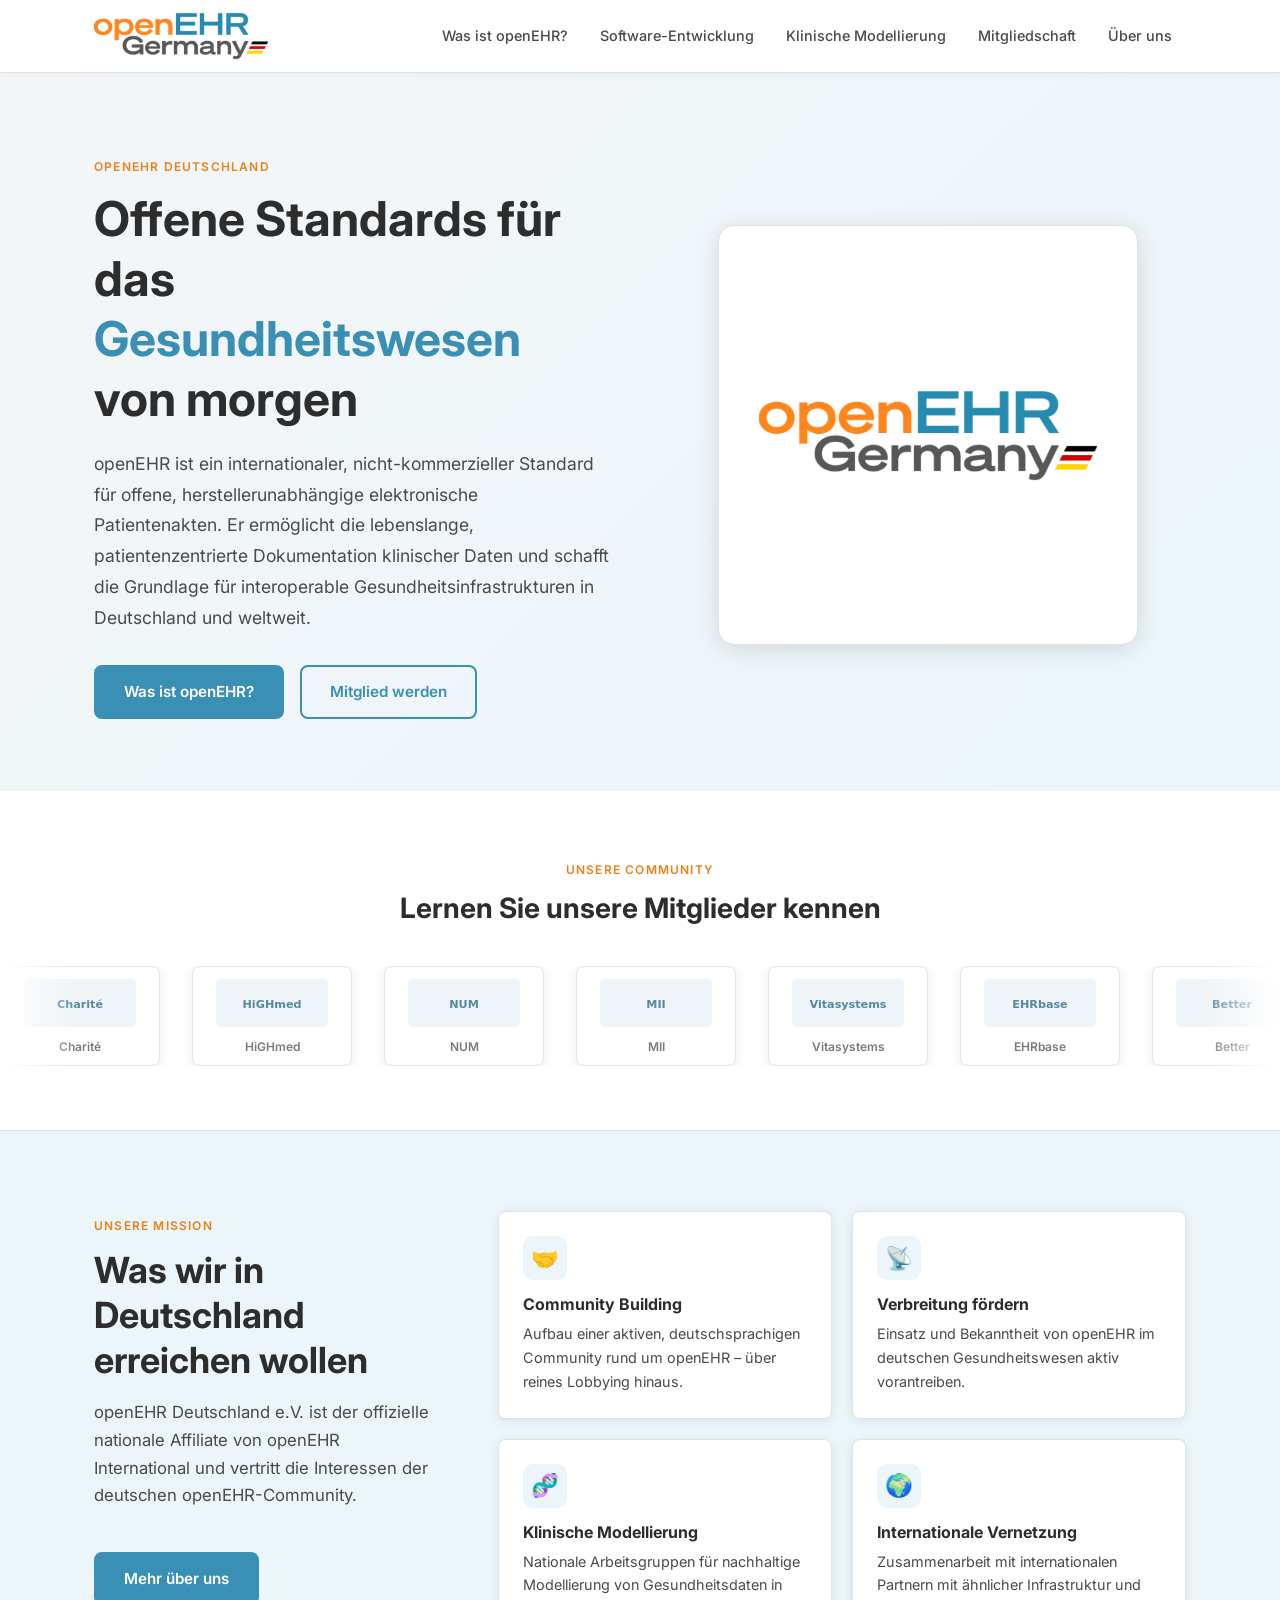
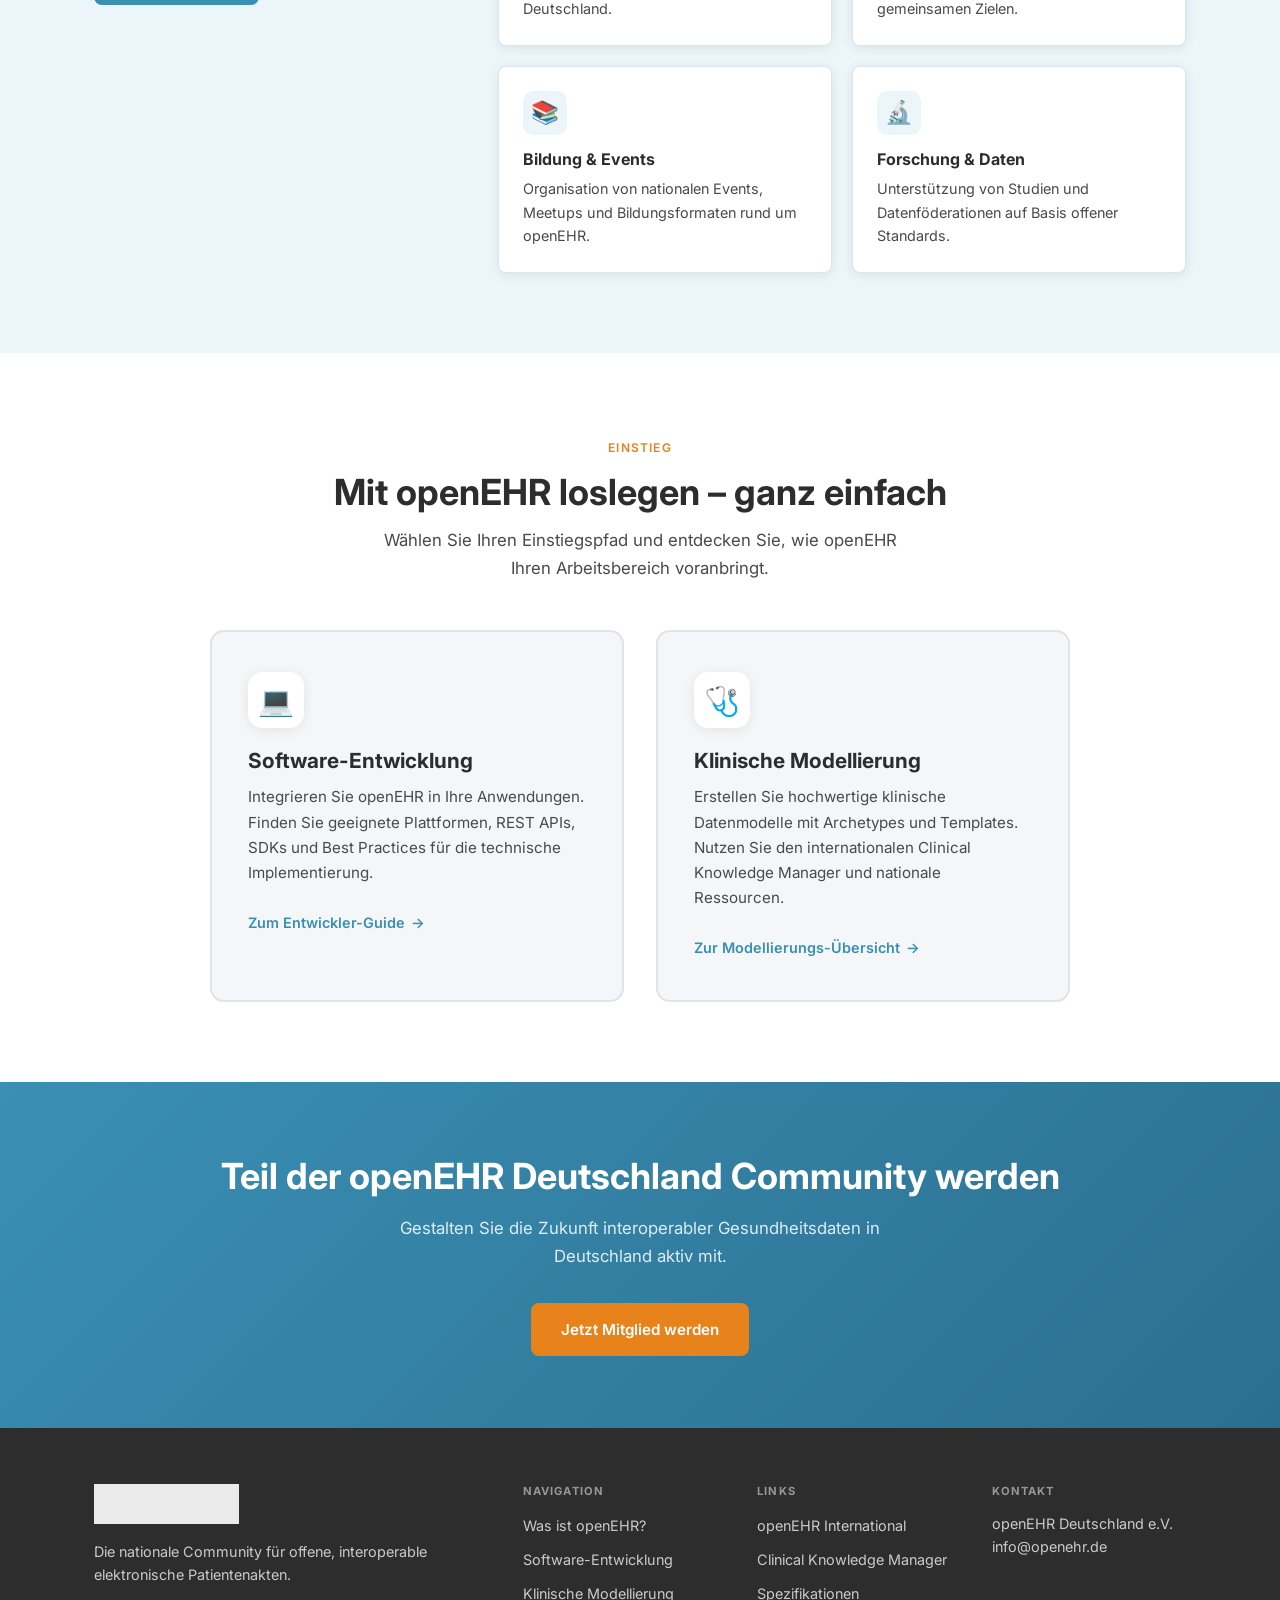
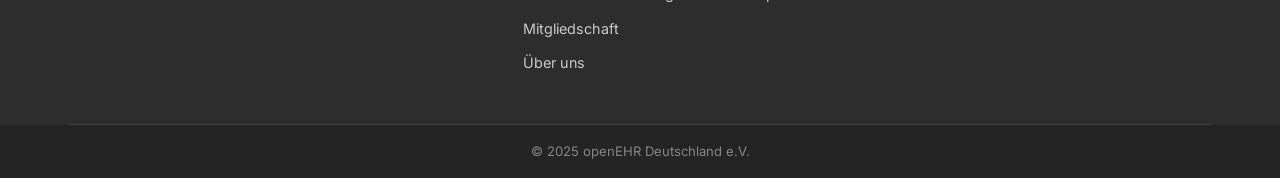
==== index.html @ 6a21210e "generate webpage" ====
<!DOCTYPE html>
<html lang="de">
<head>
  <meta charset="UTF-8">
  <meta name="viewport" content="width=device-width, initial-scale=1.0">
  <title>openEHR Deutschland – Offene Standards für das Gesundheitswesen</title>
  <meta name="description" content="openEHR Deutschland – Die nationale Community für offene, interoperable elektronische Patientenakten in Deutschland.">
  <link rel="stylesheet" href="assets/css/main.css">
  <link rel="preconnect" href="https://fonts.googleapis.com">
  <link rel="preconnect" href="https://fonts.gstatic.com" crossorigin>
  <link href="https://fonts.googleapis.com/css2?family=Inter:wght@300;400;500;600;700&display=swap" rel="stylesheet">
</head>
<body>

<header class="site-header">
  <div class="container header-inner">
    <a href="index.html" class="logo-link">
      <img src="assets/images/logo.png" alt="openEHR Deutschland" class="site-logo">
    </a>
    <nav class="site-nav">
      <button class="nav-toggle" aria-label="Navigation öffnen">
        <span></span><span></span><span></span>
      </button>
      <ul class="nav-list">
        <li><a href="was-ist-openehr.html">Was ist openEHR?</a></li>
        <li><a href="software-entwicklung.html">Software-Entwicklung</a></li>
        <li><a href="klinische-modellierung.html">Klinische Modellierung</a></li>
        <li><a href="mitgliedschaft.html">Mitgliedschaft</a></li>
        <li><a href="ueber-uns.html">Über uns</a></li>
      </ul>
    </nav>
  </div>
</header>

<main>

  <!-- HERO -->
  <section class="hero">
    <div class="container hero-inner">
      <div class="hero-text">
        <span class="section-label">openEHR Deutschland</span>
        <h1>Offene Standards für das <span class="accent-blue">Gesundheitswesen</span> von morgen</h1>
        <p>
          openEHR ist ein internationaler, nicht-kommerzieller Standard für offene, herstellerunabhängige
          elektronische Patientenakten. Er ermöglicht die lebenslange, patientenzentrierte Dokumentation
          klinischer Daten und schafft die Grundlage für interoperable Gesundheits&shy;infrastrukturen
          in Deutschland und weltweit.
        </p>
        <div class="hero-actions">
          <a href="was-ist-openehr.html" class="btn btn-primary">Was ist openEHR?</a>
          <a href="mitgliedschaft.html" class="btn btn-outline">Mitglied werden</a>
        </div>
      </div>
      <div class="hero-image-wrap">
        <div class="hero-image-box">
          <img src="assets/images/logo.png" alt="openEHR Deutschland Logo">
        </div>
      </div>
    </div>
  </section>

  <!-- MEMBERS SLIDER -->
  <section class="members-section">
    <div class="container">
      <div class="section-header">
        <span class="section-label">Unsere Community</span>
        <h2>Lernen Sie unsere Mitglieder kennen</h2>
      </div>
    </div>
    <div class="slider-outer">
      <div class="slider-track">
        <div class="member-card"><img src="assets/images/members/charite.svg" alt="Charité"><span>Charité</span></div>
        <div class="member-card"><img src="assets/images/members/highmed.svg" alt="HiGHmed"><span>HiGHmed</span></div>
        <div class="member-card"><img src="assets/images/members/num.svg" alt="NUM"><span>NUM</span></div>
        <div class="member-card"><img src="assets/images/members/mii.svg" alt="MII"><span>MII</span></div>
        <div class="member-card"><img src="assets/images/members/vitasystems.svg" alt="Vitasystems"><span>Vitasystems</span></div>
        <div class="member-card"><img src="assets/images/members/ehrbase.svg" alt="EHRbase"><span>EHRbase</span></div>
        <div class="member-card"><img src="assets/images/members/better.svg" alt="Better"><span>Better</span></div>
        <div class="member-card"><img src="assets/images/members/cerberex.svg" alt="Cerberex"><span>Cerberex</span></div>
        <div class="member-card"><img src="assets/images/members/gecco.svg" alt="GECCO"><span>GECCO</span></div>
        <div class="member-card"><img src="assets/images/members/kairos.svg" alt="Kairos"><span>Kairos</span></div>
        <div class="member-card"><img src="assets/images/members/meddv.svg" alt="medDV"><span>medDV</span></div>
        <div class="member-card"><img src="assets/images/members/aidbox.svg" alt="Aidbox"><span>Aidbox</span></div>
        <!-- Duplicate for seamless loop -->
        <div class="member-card"><img src="assets/images/members/charite.svg" alt="Charité"><span>Charité</span></div>
        <div class="member-card"><img src="assets/images/members/highmed.svg" alt="HiGHmed"><span>HiGHmed</span></div>
        <div class="member-card"><img src="assets/images/members/num.svg" alt="NUM"><span>NUM</span></div>
        <div class="member-card"><img src="assets/images/members/mii.svg" alt="MII"><span>MII</span></div>
        <div class="member-card"><img src="assets/images/members/vitasystems.svg" alt="Vitasystems"><span>Vitasystems</span></div>
        <div class="member-card"><img src="assets/images/members/ehrbase.svg" alt="EHRbase"><span>EHRbase</span></div>
        <div class="member-card"><img src="assets/images/members/better.svg" alt="Better"><span>Better</span></div>
        <div class="member-card"><img src="assets/images/members/cerberex.svg" alt="Cerberex"><span>Cerberex</span></div>
        <div class="member-card"><img src="assets/images/members/gecco.svg" alt="GECCO"><span>GECCO</span></div>
        <div class="member-card"><img src="assets/images/members/kairos.svg" alt="Kairos"><span>Kairos</span></div>
        <div class="member-card"><img src="assets/images/members/meddv.svg" alt="medDV"><span>medDV</span></div>
        <div class="member-card"><img src="assets/images/members/aidbox.svg" alt="Aidbox"><span>Aidbox</span></div>
      </div>
    </div>
  </section>

  <!-- AFFILIATE GOALS -->
  <section class="goals-section">
    <div class="container goals-inner">
      <div class="goals-heading">
        <span class="section-label">Unsere Mission</span>
        <h2>Was wir in Deutschland erreichen wollen</h2>
        <p>
          openEHR Deutschland e.V. ist der offizielle nationale Affiliate von openEHR International
          und vertritt die Interessen der deutschen openEHR-Community.
        </p>
        <br>
        <a href="ueber-uns.html" class="btn btn-primary">Mehr über uns</a>
      </div>
      <div class="goals-grid">
        <div class="goal-card">
          <div class="goal-icon">🤝</div>
          <h3>Community Building</h3>
          <p>Aufbau einer aktiven, deutschsprachigen Community rund um openEHR – über reines Lobbying hinaus.</p>
        </div>
        <div class="goal-card">
          <div class="goal-icon">📡</div>
          <h3>Verbreitung fördern</h3>
          <p>Einsatz und Bekanntheit von openEHR im deutschen Gesundheitswesen aktiv vorantreiben.</p>
        </div>
        <div class="goal-card">
          <div class="goal-icon">🧬</div>
          <h3>Klinische Modellierung</h3>
          <p>Nationale Arbeitsgruppen für nachhaltige Modellierung von Gesundheitsdaten in Deutschland.</p>
        </div>
        <div class="goal-card">
          <div class="goal-icon">🌍</div>
          <h3>Internationale Vernetzung</h3>
          <p>Zusammenarbeit mit internationalen Partnern mit ähnlicher Infrastruktur und gemeinsamen Zielen.</p>
        </div>
        <div class="goal-card">
          <div class="goal-icon">📚</div>
          <h3>Bildung &amp; Events</h3>
          <p>Organisation von nationalen Events, Meetups und Bildungsformaten rund um openEHR.</p>
        </div>
        <div class="goal-card">
          <div class="goal-icon">🔬</div>
          <h3>Forschung &amp; Daten</h3>
          <p>Unterstützung von Studien und Datenföderationen auf Basis offener Standards.</p>
        </div>
      </div>
    </div>
  </section>

  <!-- GETTING STARTED -->
  <section class="getstarted-section">
    <div class="container">
      <div class="section-header">
        <span class="section-label">Einstieg</span>
        <h2>Mit openEHR loslegen – ganz einfach</h2>
        <p>Wählen Sie Ihren Einstiegspfad und entdecken Sie, wie openEHR Ihren Arbeitsbereich voranbringt.</p>
      </div>
      <div class="getstarted-grid">
        <a href="software-entwicklung.html" class="getstarted-card">
          <div class="card-icon">💻</div>
          <h3>Software-Entwicklung</h3>
          <p>
            Integrieren Sie openEHR in Ihre Anwendungen. Finden Sie geeignete Plattformen,
            REST APIs, SDKs und Best Practices für die technische Implementierung.
          </p>
          <span class="card-link">Zum Entwickler-Guide</span>
        </a>
        <a href="klinische-modellierung.html" class="getstarted-card">
          <div class="card-icon">🩺</div>
          <h3>Klinische Modellierung</h3>
          <p>
            Erstellen Sie hochwertige klinische Datenmodelle mit Archetypes und Templates.
            Nutzen Sie den internationalen Clinical Knowledge Manager und nationale Ressourcen.
          </p>
          <span class="card-link">Zur Modellierungs-Übersicht</span>
        </a>
      </div>
    </div>
  </section>

  <!-- CTA -->
  <section class="cta-section">
    <div class="container">
      <h2>Teil der openEHR Deutschland Community werden</h2>
      <p>Gestalten Sie die Zukunft interoperabler Gesundheitsdaten in Deutschland aktiv mit.</p>
      <a href="mitgliedschaft.html" class="btn btn-orange">Jetzt Mitglied werden</a>
    </div>
  </section>

</main>

<footer class="site-footer">
  <div class="container footer-inner">
    <div class="footer-col">
      <img src="assets/images/logo.png" alt="openEHR Deutschland" class="footer-logo">
      <p class="footer-tagline">Die nationale Community für offene, interoperable elektronische Patientenakten.</p>
    </div>
    <div class="footer-col">
      <h4>Navigation</h4>
      <ul>
        <li><a href="was-ist-openehr.html">Was ist openEHR?</a></li>
        <li><a href="software-entwicklung.html">Software-Entwicklung</a></li>
        <li><a href="klinische-modellierung.html">Klinische Modellierung</a></li>
        <li><a href="mitgliedschaft.html">Mitgliedschaft</a></li>
        <li><a href="ueber-uns.html">Über uns</a></li>
      </ul>
    </div>
    <div class="footer-col">
      <h4>Links</h4>
      <ul>
        <li><a href="https://www.openehr.org" target="_blank" rel="noopener">openEHR International</a></li>
        <li><a href="https://ckm.openehr.org" target="_blank" rel="noopener">Clinical Knowledge Manager</a></li>
        <li><a href="https://specifications.openehr.org" target="_blank" rel="noopener">Spezifikationen</a></li>
      </ul>
    </div>
    <div class="footer-col">
      <h4>Kontakt</h4>
      <p>openEHR Deutschland e.V.<br>
      <a href="mailto:info@openehr.de">info@openehr.de</a></p>
    </div>
  </div>
  <div class="footer-bottom">
    <div class="container">
      <p>&copy; 2025 openEHR Deutschland e.V.</p>
    </div>
  </div>
</footer>

<script src="assets/js/main.js"></script>
</body>
</html>
---- assets/css/main.css ----
/* ============================================================
   openEHR Deutschland – Main Stylesheet
   Colors: Blue #3A8FB5 | Orange #E8821A | Gray #4A4A4A
   ============================================================ */

:root {
  --blue:       #3A8FB5;
  --blue-dark:  #2B6F8F;
  --blue-light: #EBF5FA;
  --orange:     #E8821A;
  --orange-dark:#C06A10;
  --gray-dark:  #2D2D2D;
  --gray:       #4A4A4A;
  --gray-mid:   #7A7A7A;
  --gray-light: #F4F6F8;
  --white:      #FFFFFF;
  --border:     #DDE4EA;
  --font:       'Inter', system-ui, -apple-system, sans-serif;
  --radius:     8px;
  --shadow:     0 2px 12px rgba(0,0,0,0.08);
  --shadow-md:  0 4px 24px rgba(0,0,0,0.12);
  --transition: 0.2s ease;
}

/* ── Reset & Base ──────────────────────────────────────────── */
*, *::before, *::after { box-sizing: border-box; margin: 0; padding: 0; }

html { scroll-behavior: smooth; font-size: 16px; }

body { padding-top: 72px; }

body {
  font-family: var(--font);
  color: var(--gray-dark);
  background: var(--white);
  line-height: 1.65;
  -webkit-font-smoothing: antialiased;
}

img { max-width: 100%; height: auto; display: block; }
a { color: var(--blue); text-decoration: none; }
a:hover { color: var(--blue-dark); }
ul { list-style: none; }

.container {
  max-width: 1140px;
  margin: 0 auto;
  padding: 0 24px;
}

/* ── Typography ────────────────────────────────────────────── */
h1, h2, h3, h4 {
  color: var(--gray-dark);
  line-height: 1.25;
  font-weight: 700;
}
h1 { font-size: clamp(2rem, 4vw, 3rem); }
h2 { font-size: clamp(1.5rem, 3vw, 2.25rem); }
h3 { font-size: 1.25rem; }
h4 { font-size: 1rem; color: var(--gray); text-transform: uppercase; letter-spacing: 0.06em; margin-bottom: 12px; }

p { color: var(--gray); margin-bottom: 1rem; }
p:last-child { margin-bottom: 0; }

.section-label {
  display: inline-block;
  font-size: 0.75rem;
  font-weight: 600;
  letter-spacing: 0.1em;
  text-transform: uppercase;
  color: var(--orange);
  margin-bottom: 12px;
}

/* ── Buttons ────────────────────────────────────────────────── */
.btn {
  display: inline-flex;
  align-items: center;
  gap: 8px;
  padding: 12px 28px;
  border-radius: var(--radius);
  font-size: 0.95rem;
  font-weight: 600;
  cursor: pointer;
  transition: all var(--transition);
  border: 2px solid transparent;
  text-decoration: none;
}
.btn-primary {
  background: var(--blue);
  color: var(--white);
  border-color: var(--blue);
}
.btn-primary:hover {
  background: var(--blue-dark);
  border-color: var(--blue-dark);
  color: var(--white);
  transform: translateY(-1px);
  box-shadow: 0 4px 16px rgba(58,143,181,0.35);
}
.btn-outline {
  background: transparent;
  color: var(--blue);
  border-color: var(--blue);
}
.btn-outline:hover {
  background: var(--blue);
  color: var(--white);
  transform: translateY(-1px);
}
.btn-orange {
  background: var(--orange);
  color: var(--white);
  border-color: var(--orange);
}
.btn-orange:hover {
  background: var(--orange-dark);
  border-color: var(--orange-dark);
  color: var(--white);
  transform: translateY(-1px);
}

/* ── Header ────────────────────────────────────────────────── */
.site-header {
  position: fixed;
  top: 0;
  left: 0;
  right: 0;
  z-index: 100;
  background: var(--white);
  border-bottom: 1px solid var(--border);
  box-shadow: 0 1px 8px rgba(0,0,0,0.06);
}
.header-inner {
  display: flex;
  align-items: center;
  justify-content: space-between;
  height: 72px;
}
.logo-link { display: flex; align-items: center; flex-shrink: 0; }
.site-logo { height: 48px; width: auto; }

.nav-list {
  display: flex;
  align-items: center;
  gap: 4px;
}
.nav-list a {
  display: block;
  padding: 8px 14px;
  border-radius: var(--radius);
  font-size: 0.9rem;
  font-weight: 500;
  color: var(--gray);
  transition: color var(--transition);
}
.nav-list a:hover {
  color: var(--blue);
}
.nav-list a.active {
  color: var(--blue);
}
.nav-toggle {
  display: none;
  flex-direction: column;
  gap: 5px;
  background: none;
  border: none;
  cursor: pointer;
  padding: 8px;
}
.nav-toggle span {
  display: block;
  width: 24px;
  height: 2px;
  background: var(--gray);
  border-radius: 2px;
  transition: all var(--transition);
}

/* ── Hero Section ──────────────────────────────────────────── */
.hero {
  padding: 80px 0 72px;
  background: linear-gradient(135deg, var(--gray-light) 0%, var(--blue-light) 100%);
  overflow: hidden;
}
.hero-inner {
  display: grid;
  grid-template-columns: 1fr 1fr;
  gap: 60px;
  align-items: center;
}
.hero-text h1 {
  margin-bottom: 20px;
  color: var(--gray-dark);
}
.hero-text h1 .accent-blue { color: var(--blue); }
.hero-text h1 .accent-orange { color: var(--orange); }
.hero-text p {
  font-size: 1.1rem;
  line-height: 1.75;
  color: var(--gray);
  margin-bottom: 32px;
}
.hero-actions { display: flex; gap: 16px; flex-wrap: wrap; }

.hero-image-wrap {
  display: flex;
  justify-content: center;
  align-items: center;
}
.hero-image-box {
  width: 100%;
  max-width: 420px;
  aspect-ratio: 1 / 1;
  background: var(--white);
  border-radius: 16px;
  box-shadow: var(--shadow-md);
  display: flex;
  align-items: center;
  justify-content: center;
  padding: 40px;
  border: 1px solid var(--border);
}
.hero-image-box img { width: 100%; height: auto; }

/* ── Members Slider ────────────────────────────────────────── */
.members-section {
  padding: 64px 0;
  background: var(--white);
  border-bottom: 1px solid var(--border);
}
.members-section .section-header {
  text-align: center;
  margin-bottom: 40px;
}
.members-section h2 { font-size: 1.75rem; }

.slider-outer {
  position: relative;
  overflow: hidden;
}
.slider-outer::before,
.slider-outer::after {
  content: '';
  position: absolute;
  top: 0;
  width: 80px;
  height: 100%;
  z-index: 2;
  pointer-events: none;
}
.slider-outer::before {
  left: 0;
  background: linear-gradient(to right, var(--white), transparent);
}
.slider-outer::after {
  right: 0;
  background: linear-gradient(to left, var(--white), transparent);
}

.slider-track {
  display: flex;
  gap: 32px;
  animation: slide-left 30s linear infinite;
  width: max-content;
}
.slider-track:hover { animation-play-state: paused; }

@keyframes slide-left {
  0%   { transform: translateX(0); }
  100% { transform: translateX(-50%); }
}

.member-card {
  display: flex;
  flex-direction: column;
  align-items: center;
  justify-content: center;
  gap: 12px;
  width: 160px;
  height: 100px;
  background: var(--white);
  border: 1px solid var(--border);
  border-radius: var(--radius);
  padding: 16px;
  flex-shrink: 0;
  transition: all var(--transition);
  box-shadow: var(--shadow);
}
.member-card:hover {
  border-color: var(--blue);
  box-shadow: 0 4px 20px rgba(58,143,181,0.15);
  transform: translateY(-2px);
}
.member-card img {
  max-height: 48px;
  width: auto;
  object-fit: contain;
  filter: grayscale(40%);
  transition: filter var(--transition);
}
.member-card:hover img { filter: grayscale(0%); }
.member-card span {
  font-size: 0.75rem;
  font-weight: 600;
  color: var(--gray-mid);
  text-align: center;
  line-height: 1.3;
}

/* ── Affiliate Goals ────────────────────────────────────────── */
.goals-section {
  padding: 80px 0;
  background: var(--blue-light);
}
.goals-inner {
  display: grid;
  grid-template-columns: 1fr 2fr;
  gap: 60px;
  align-items: start;
}
.goals-heading { position: sticky; top: 100px; }
.goals-heading h2 { margin-bottom: 16px; }
.goals-heading p { font-size: 1.05rem; }

.goals-grid {
  display: grid;
  grid-template-columns: 1fr 1fr;
  gap: 20px;
}
.goal-card {
  background: var(--white);
  border-radius: var(--radius);
  padding: 24px;
  border: 1px solid var(--border);
  box-shadow: var(--shadow);
  transition: all var(--transition);
}
.goal-card:hover {
  transform: translateY(-2px);
  box-shadow: var(--shadow-md);
  border-color: var(--blue);
}
.goal-icon {
  width: 44px;
  height: 44px;
  background: var(--blue-light);
  border-radius: 10px;
  display: flex;
  align-items: center;
  justify-content: center;
  margin-bottom: 14px;
  font-size: 1.4rem;
}
.goal-card h3 { font-size: 1rem; margin-bottom: 8px; }
.goal-card p { font-size: 0.9rem; margin: 0; }

/* ── Getting Started ────────────────────────────────────────── */
.getstarted-section {
  padding: 80px 0;
  background: var(--white);
}
.getstarted-section .section-header {
  text-align: center;
  margin-bottom: 48px;
}
.getstarted-section .section-header p {
  font-size: 1.05rem;
  max-width: 540px;
  margin: 12px auto 0;
}

.getstarted-grid {
  display: grid;
  grid-template-columns: 1fr 1fr;
  gap: 32px;
  max-width: 860px;
  margin: 0 auto;
}
.getstarted-card {
  display: block;
  background: var(--gray-light);
  border-radius: 14px;
  padding: 40px 36px;
  border: 2px solid var(--border);
  transition: all var(--transition);
  text-decoration: none;
}
.getstarted-card:hover {
  border-color: var(--blue);
  background: var(--blue-light);
  transform: translateY(-4px);
  box-shadow: var(--shadow-md);
}
.getstarted-card .card-icon {
  width: 56px;
  height: 56px;
  background: var(--white);
  border-radius: 14px;
  display: flex;
  align-items: center;
  justify-content: center;
  font-size: 1.8rem;
  margin-bottom: 20px;
  box-shadow: var(--shadow);
  transition: all var(--transition);
}
.getstarted-card:hover .card-icon {
  background: var(--blue);
  box-shadow: 0 4px 16px rgba(58,143,181,0.35);
}
.getstarted-card h3 {
  font-size: 1.3rem;
  margin-bottom: 10px;
  color: var(--gray-dark);
}
.getstarted-card p {
  font-size: 0.95rem;
  color: var(--gray);
  margin-bottom: 24px;
}
.getstarted-card .card-link {
  display: inline-flex;
  align-items: center;
  gap: 6px;
  font-size: 0.9rem;
  font-weight: 600;
  color: var(--blue);
}
.getstarted-card:hover .card-link { color: var(--blue-dark); }
.getstarted-card .card-link::after {
  content: '→';
  transition: transform var(--transition);
}
.getstarted-card:hover .card-link::after { transform: translateX(4px); }

/* ── CTA Banner ─────────────────────────────────────────────── */
.cta-section {
  padding: 72px 0;
  background: linear-gradient(135deg, var(--blue) 0%, var(--blue-dark) 100%);
  text-align: center;
}
.cta-section h2 { color: var(--white); margin-bottom: 16px; }
.cta-section p { color: rgba(255,255,255,0.85); font-size: 1.05rem; margin-bottom: 32px; max-width: 520px; margin-left: auto; margin-right: auto; }

/* ── Page Content ───────────────────────────────────────────── */
.page-hero {
  padding: 60px 0 48px;
  background: linear-gradient(135deg, var(--gray-light) 0%, var(--blue-light) 100%);
  border-bottom: 1px solid var(--border);
}
.page-content {
  padding: 60px 0;
  max-width: 780px;
  margin: 0 auto;
}
.page-content h2 { margin: 40px 0 16px; }
.page-content h3 { margin: 28px 0 12px; color: var(--blue); }
.page-content ul { list-style: disc; padding-left: 24px; margin-bottom: 16px; }
.page-content ul li { margin-bottom: 8px; }

/* ── Footer ─────────────────────────────────────────────────── */
.site-footer {
  background: var(--gray-dark);
  color: rgba(255,255,255,0.75);
  padding: 56px 0 0;
}
.footer-inner {
  display: grid;
  grid-template-columns: 2fr 1fr 1fr 1fr;
  gap: 40px;
  padding-bottom: 40px;
  border-bottom: 1px solid rgba(255,255,255,0.1);
}
.footer-logo { height: 40px; width: auto; margin-bottom: 16px; filter: brightness(0) invert(1); opacity: 0.9; }
.footer-tagline { font-size: 0.9rem; line-height: 1.6; color: rgba(255,255,255,0.6); }
.site-footer h4 { color: rgba(255,255,255,0.5); font-size: 0.7rem; letter-spacing: 0.1em; text-transform: uppercase; margin-bottom: 14px; }
.site-footer ul li { margin-bottom: 8px; }
.site-footer ul a { color: rgba(255,255,255,0.75); font-size: 0.9rem; transition: color var(--transition); }
.site-footer ul a:hover { color: var(--white); }
.site-footer p { color: rgba(255,255,255,0.75); font-size: 0.9rem; }
.site-footer a { color: rgba(255,255,255,0.75); }
.site-footer a:hover { color: var(--white); }
.footer-bottom {
  padding: 16px 0;
  background: rgba(0,0,0,0.2);
}
.footer-bottom p { font-size: 0.82rem; color: rgba(255,255,255,0.45); margin: 0; text-align: center; }
.footer-bottom a { color: rgba(255,255,255,0.55); }

/* ── Responsive ─────────────────────────────────────────────── */
@media (max-width: 900px) {
  .hero-inner { grid-template-columns: 1fr; gap: 40px; }
  .hero-image-wrap { order: -1; }
  .hero-image-box { max-width: 280px; padding: 28px; }
  .goals-inner { grid-template-columns: 1fr; gap: 32px; }
  .goals-heading { position: static; }
  .goals-grid { grid-template-columns: 1fr; }
  .footer-inner { grid-template-columns: 1fr 1fr; }
}

@media (max-width: 640px) {
  .nav-toggle { display: flex; }
  .nav-list {
    display: none;
    position: absolute;
    top: 72px;
    left: 0;
    right: 0;
    background: var(--white);
    padding: 16px 24px;
    flex-direction: column;
    align-items: stretch;
    border-bottom: 1px solid var(--border);
    box-shadow: var(--shadow-md);
  }
  .nav-list.open { display: flex; }
  .site-header { position: relative; }
  .hero { padding: 48px 0; }
  .getstarted-grid { grid-template-columns: 1fr; }
  .footer-inner { grid-template-columns: 1fr; }
  .members-section h2 { font-size: 1.4rem; }
}
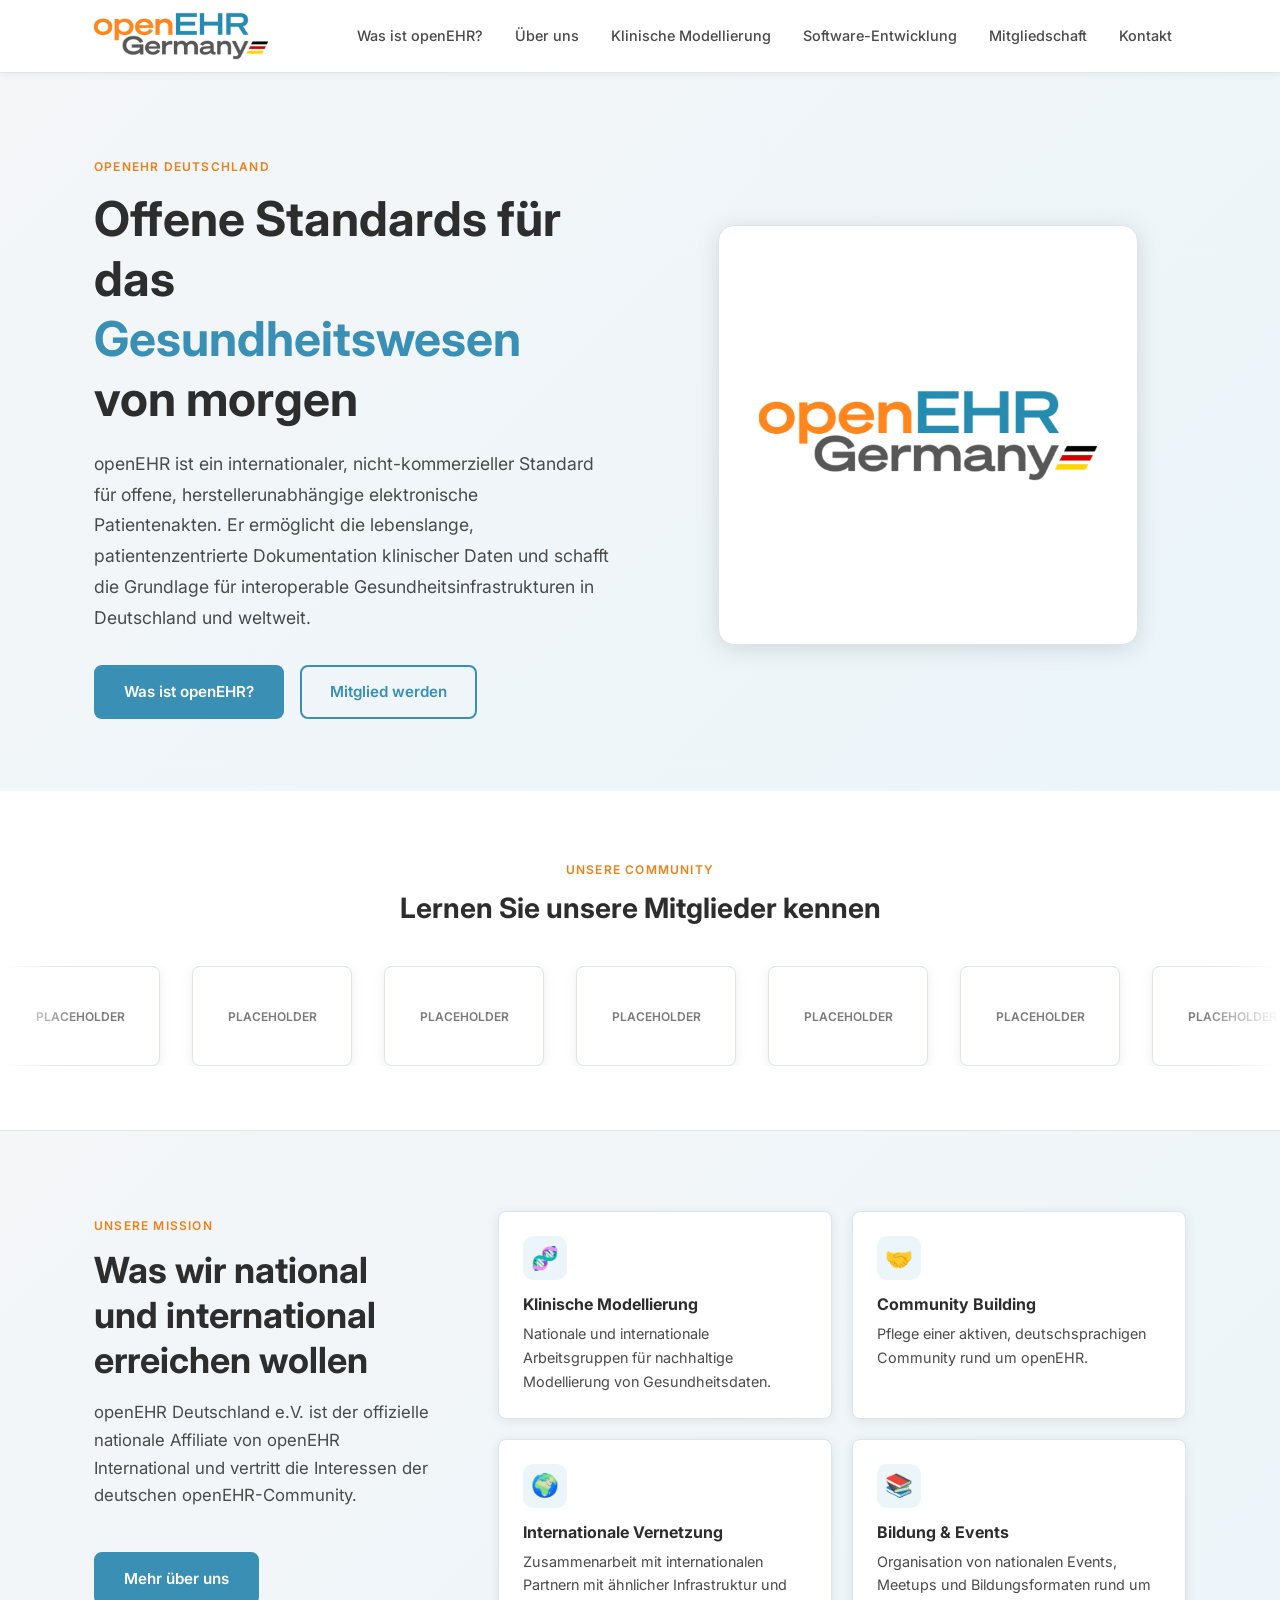
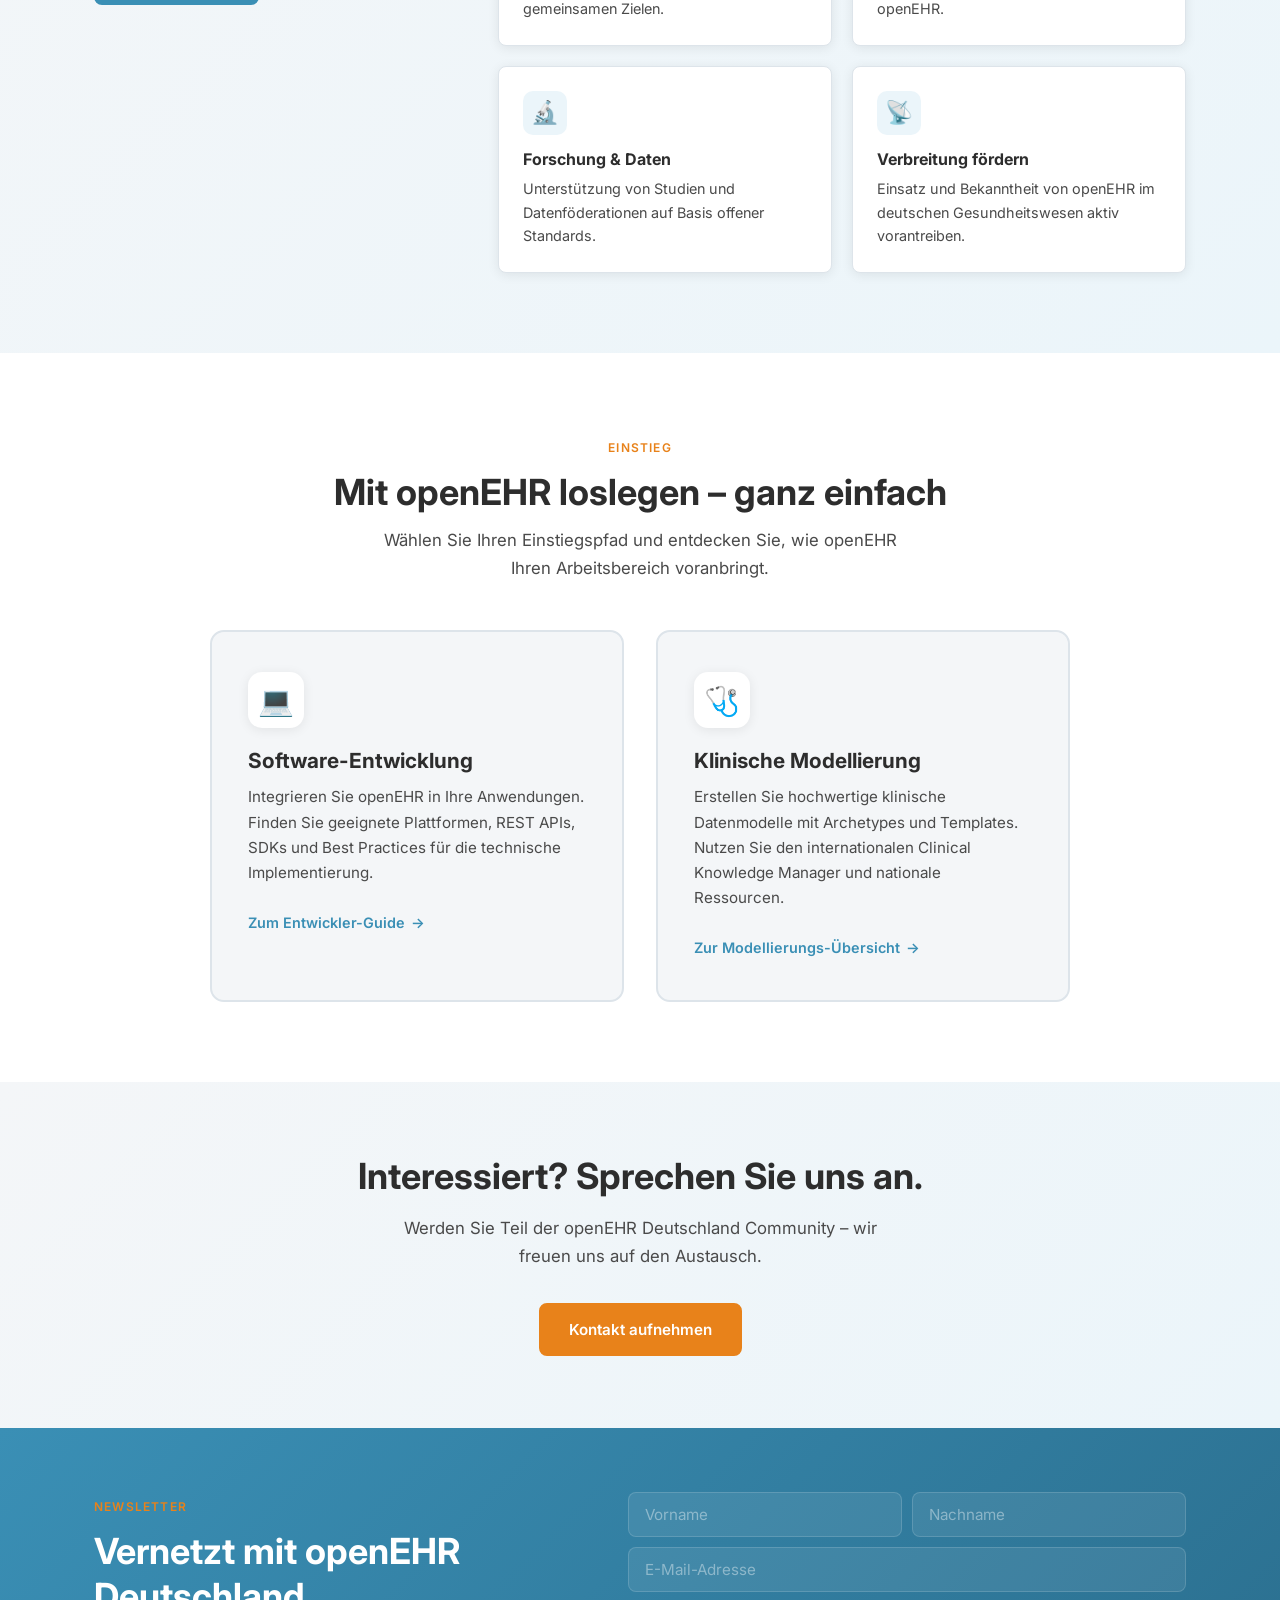
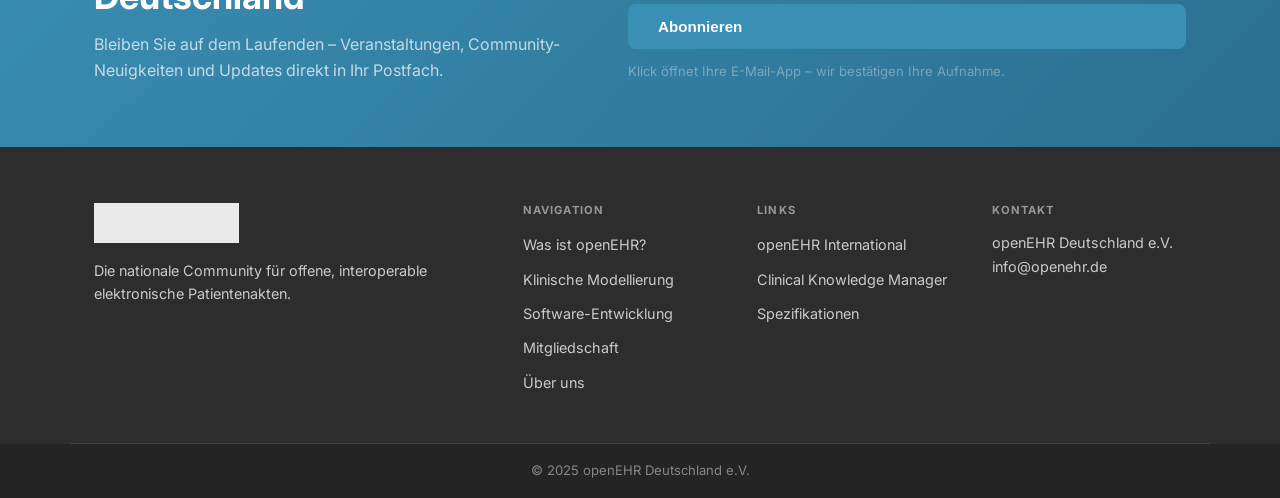
==== commit d7caeb75: "added" ====
--- a/index.html
+++ b/index.html
@@ -21,12 +21,13 @@
       <button class="nav-toggle" aria-label="Navigation öffnen">
         <span></span><span></span><span></span>
       </button>
-      <ul class="nav-list">
+            <ul class="nav-list">
         <li><a href="was-ist-openehr.html">Was ist openEHR?</a></li>
+        <li><a href="ueber-uns.html">Über uns</a></li>
+        <li><a href="klinische-modellierung.html">Klinische Modellierung</a></li>
         <li><a href="software-entwicklung.html">Software-Entwicklung</a></li>
-        <li><a href="klinische-modellierung.html">Klinische Modellierung</a></li>
         <li><a href="mitgliedschaft.html">Mitgliedschaft</a></li>
-        <li><a href="ueber-uns.html">Über uns</a></li>
+        <li><a href="kontakt.html">Kontakt</a></li>
       </ul>
     </nav>
   </div>
@@ -69,31 +70,19 @@
     </div>
     <div class="slider-outer">
       <div class="slider-track">
-        <div class="member-card"><img src="assets/images/members/charite.svg" alt="Charité"><span>Charité</span></div>
-        <div class="member-card"><img src="assets/images/members/highmed.svg" alt="HiGHmed"><span>HiGHmed</span></div>
-        <div class="member-card"><img src="assets/images/members/num.svg" alt="NUM"><span>NUM</span></div>
-        <div class="member-card"><img src="assets/images/members/mii.svg" alt="MII"><span>MII</span></div>
-        <div class="member-card"><img src="assets/images/members/vitasystems.svg" alt="Vitasystems"><span>Vitasystems</span></div>
-        <div class="member-card"><img src="assets/images/members/ehrbase.svg" alt="EHRbase"><span>EHRbase</span></div>
-        <div class="member-card"><img src="assets/images/members/better.svg" alt="Better"><span>Better</span></div>
-        <div class="member-card"><img src="assets/images/members/cerberex.svg" alt="Cerberex"><span>Cerberex</span></div>
-        <div class="member-card"><img src="assets/images/members/gecco.svg" alt="GECCO"><span>GECCO</span></div>
-        <div class="member-card"><img src="assets/images/members/kairos.svg" alt="Kairos"><span>Kairos</span></div>
-        <div class="member-card"><img src="assets/images/members/meddv.svg" alt="medDV"><span>medDV</span></div>
-        <div class="member-card"><img src="assets/images/members/aidbox.svg" alt="Aidbox"><span>Aidbox</span></div>
+        <div class="member-card"><span>PLACEHOLDER</span></div>
+        <div class="member-card"><span>PLACEHOLDER</span></div>
+        <div class="member-card"><span>PLACEHOLDER</span></div>
+        <div class="member-card"><span>PLACEHOLDER</span></div>
+        <div class="member-card"><span>PLACEHOLDER</span></div>
+        <div class="member-card"><span>PLACEHOLDER</span></div>
         <!-- Duplicate for seamless loop -->
-        <div class="member-card"><img src="assets/images/members/charite.svg" alt="Charité"><span>Charité</span></div>
-        <div class="member-card"><img src="assets/images/members/highmed.svg" alt="HiGHmed"><span>HiGHmed</span></div>
-        <div class="member-card"><img src="assets/images/members/num.svg" alt="NUM"><span>NUM</span></div>
-        <div class="member-card"><img src="assets/images/members/mii.svg" alt="MII"><span>MII</span></div>
-        <div class="member-card"><img src="assets/images/members/vitasystems.svg" alt="Vitasystems"><span>Vitasystems</span></div>
-        <div class="member-card"><img src="assets/images/members/ehrbase.svg" alt="EHRbase"><span>EHRbase</span></div>
-        <div class="member-card"><img src="assets/images/members/better.svg" alt="Better"><span>Better</span></div>
-        <div class="member-card"><img src="assets/images/members/cerberex.svg" alt="Cerberex"><span>Cerberex</span></div>
-        <div class="member-card"><img src="assets/images/members/gecco.svg" alt="GECCO"><span>GECCO</span></div>
-        <div class="member-card"><img src="assets/images/members/kairos.svg" alt="Kairos"><span>Kairos</span></div>
-        <div class="member-card"><img src="assets/images/members/meddv.svg" alt="medDV"><span>medDV</span></div>
-        <div class="member-card"><img src="assets/images/members/aidbox.svg" alt="Aidbox"><span>Aidbox</span></div>
+        <div class="member-card"><span>PLACEHOLDER</span></div>
+        <div class="member-card"><span>PLACEHOLDER</span></div>
+        <div class="member-card"><span>PLACEHOLDER</span></div>
+        <div class="member-card"><span>PLACEHOLDER</span></div>
+        <div class="member-card"><span>PLACEHOLDER</span></div>
+        <div class="member-card"><span>PLACEHOLDER</span></div>
       </div>
     </div>
   </section>
@@ -103,7 +92,7 @@
     <div class="container goals-inner">
       <div class="goals-heading">
         <span class="section-label">Unsere Mission</span>
-        <h2>Was wir in Deutschland erreichen wollen</h2>
+        <h2>Was wir national und international erreichen wollen</h2>
         <p>
           openEHR Deutschland e.V. ist der offizielle nationale Affiliate von openEHR International
           und vertritt die Interessen der deutschen openEHR-Community.
@@ -113,34 +102,34 @@
       </div>
       <div class="goals-grid">
         <div class="goal-card">
+          <div class="goal-icon">🧬</div>
+          <h3>Klinische Modellierung</h3>
+          <p>Nationale und internationale Arbeitsgruppen für nachhaltige Modellierung von Gesundheitsdaten.</p>
+        </div>
+        <div class="goal-card">
           <div class="goal-icon">🤝</div>
           <h3>Community Building</h3>
-          <p>Aufbau einer aktiven, deutschsprachigen Community rund um openEHR – über reines Lobbying hinaus.</p>
+          <p>Pflege einer aktiven, deutschsprachigen Community rund um openEHR.</p>
+        </div>
+        <div class="goal-card">
+          <div class="goal-icon">🌍</div>
+          <h3>Internationale Vernetzung</h3>
+          <p>Zusammenarbeit mit internationalen Partnern mit ähnlicher Infrastruktur und gemeinsamen Zielen.</p>
+        </div>
+        <div class="goal-card">
+          <div class="goal-icon">📚</div>
+          <h3>Bildung &amp; Events</h3>
+          <p>Organisation von nationalen Events, Meetups und Bildungsformaten rund um openEHR.</p>
+        </div>
+        <div class="goal-card">
+          <div class="goal-icon">🔬</div>
+          <h3>Forschung &amp; Daten</h3>
+          <p>Unterstützung von Studien und Datenföderationen auf Basis offener Standards.</p>
         </div>
         <div class="goal-card">
           <div class="goal-icon">📡</div>
           <h3>Verbreitung fördern</h3>
           <p>Einsatz und Bekanntheit von openEHR im deutschen Gesundheitswesen aktiv vorantreiben.</p>
-        </div>
-        <div class="goal-card">
-          <div class="goal-icon">🧬</div>
-          <h3>Klinische Modellierung</h3>
-          <p>Nationale Arbeitsgruppen für nachhaltige Modellierung von Gesundheitsdaten in Deutschland.</p>
-        </div>
-        <div class="goal-card">
-          <div class="goal-icon">🌍</div>
-          <h3>Internationale Vernetzung</h3>
-          <p>Zusammenarbeit mit internationalen Partnern mit ähnlicher Infrastruktur und gemeinsamen Zielen.</p>
-        </div>
-        <div class="goal-card">
-          <div class="goal-icon">📚</div>
-          <h3>Bildung &amp; Events</h3>
-          <p>Organisation von nationalen Events, Meetups und Bildungsformaten rund um openEHR.</p>
-        </div>
-        <div class="goal-card">
-          <div class="goal-icon">🔬</div>
-          <h3>Forschung &amp; Daten</h3>
-          <p>Unterstützung von Studien und Datenföderationen auf Basis offener Standards.</p>
         </div>
       </div>
     </div>
@@ -177,12 +166,32 @@
     </div>
   </section>
 
-  <!-- CTA -->
+  <!-- CTA / Kontakt -->
   <section class="cta-section">
     <div class="container">
-      <h2>Teil der openEHR Deutschland Community werden</h2>
-      <p>Gestalten Sie die Zukunft interoperabler Gesundheitsdaten in Deutschland aktiv mit.</p>
-      <a href="mitgliedschaft.html" class="btn btn-orange">Jetzt Mitglied werden</a>
+      <h2>Interessiert? Sprechen Sie uns an.</h2>
+      <p>Werden Sie Teil der openEHR Deutschland Community – wir freuen uns auf den Austausch.</p>
+      <a href="kontakt.html" class="btn btn-orange">Kontakt aufnehmen</a>
+    </div>
+  </section>
+
+  <!-- Newsletter -->
+  <section class="newsletter-section">
+    <div class="container newsletter-inner">
+      <div class="newsletter-text">
+        <span class="section-label">Newsletter</span>
+        <h2>Vernetzt mit openEHR Deutschland</h2>
+        <p>Bleiben Sie auf dem Laufenden – Veranstaltungen, Community-Neuigkeiten und Updates direkt in Ihr Postfach.</p>
+      </div>
+      <form class="newsletter-form" id="newsletterForm" novalidate>
+        <div class="newsletter-fields">
+          <input type="text" id="nl-first" placeholder="Vorname" required>
+          <input type="text" id="nl-last" placeholder="Nachname" required>
+          <input type="email" id="nl-email" placeholder="E-Mail-Adresse" required>
+        </div>
+        <button type="submit" class="btn btn-primary">Abonnieren</button>
+        <p class="newsletter-hint">Klick öffnet Ihre E-Mail-App – wir bestätigen Ihre Aufnahme.</p>
+      </form>
     </div>
   </section>
 
@@ -198,8 +207,8 @@
       <h4>Navigation</h4>
       <ul>
         <li><a href="was-ist-openehr.html">Was ist openEHR?</a></li>
+        <li><a href="klinische-modellierung.html">Klinische Modellierung</a></li>
         <li><a href="software-entwicklung.html">Software-Entwicklung</a></li>
-        <li><a href="klinische-modellierung.html">Klinische Modellierung</a></li>
         <li><a href="mitgliedschaft.html">Mitgliedschaft</a></li>
         <li><a href="ueber-uns.html">Über uns</a></li>
       </ul>
@@ -226,5 +235,19 @@
 </footer>
 
 <script src="assets/js/main.js"></script>
+<script>
+  document.getElementById('newsletterForm').addEventListener('submit', function(e) {
+    e.preventDefault();
+    var first = document.getElementById('nl-first').value.trim();
+    var last  = document.getElementById('nl-last').value.trim();
+    var email = document.getElementById('nl-email').value.trim();
+    if (!first || !last || !email) return;
+    var body = 'Bitte nehmen Sie mich in den Newsletter-Verteiler auf.
+
+Name: ' + first + ' ' + last + '
+E-Mail: ' + email;
+    window.location.href = 'mailto:newsletter@openehr.de?subject=Newsletter%20Anmeldung&body=' + encodeURIComponent(body);
+  });
+</script>
 </body>
 </html>
--- a/assets/css/main.css
+++ b/assets/css/main.css
@@ -312,7 +312,7 @@
 /* ── Affiliate Goals ────────────────────────────────────────── */
 .goals-section {
   padding: 80px 0;
-  background: var(--blue-light);
+  background: linear-gradient(135deg, var(--gray-light) 0%, var(--blue-light) 100%);
 }
 .goals-inner {
   display: grid;
@@ -438,13 +438,13 @@
 /* ── CTA Banner ─────────────────────────────────────────────── */
 .cta-section {
   padding: 72px 0;
-  background: linear-gradient(135deg, var(--blue) 0%, var(--blue-dark) 100%);
+  background: linear-gradient(135deg, var(--gray-light) 0%, var(--blue-light) 100%);
   text-align: center;
 }
-.cta-section h2 { color: var(--white); margin-bottom: 16px; }
-.cta-section p { color: rgba(255,255,255,0.85); font-size: 1.05rem; margin-bottom: 32px; max-width: 520px; margin-left: auto; margin-right: auto; }
-
-/* ── Page Content ───────────────────────────────────────────── */
+.cta-section h2 { margin-bottom: 16px; }
+.cta-section p { font-size: 1.05rem; margin-bottom: 32px; max-width: 520px; margin-left: auto; margin-right: auto; }
+
+/* ── Page Hero ──────────────────────────────────────────────── */
 .page-hero {
   padding: 60px 0 48px;
   background: linear-gradient(135deg, var(--gray-light) 0%, var(--blue-light) 100%);
@@ -459,6 +459,344 @@
 .page-content h3 { margin: 28px 0 12px; color: var(--blue); }
 .page-content ul { list-style: disc; padding-left: 24px; margin-bottom: 16px; }
 .page-content ul li { margin-bottom: 8px; }
+
+/* ── Inner Page Sections ────────────────────────────────────── */
+.content-section { padding: 72px 0; }
+.content-section.bg-white      { background: var(--white); }
+.content-section.bg-gray-light { background: var(--gray-light); }
+.content-section.bg-blue-light { background: var(--blue-light); }
+.content-section.bg-blue-grad  {
+  background: linear-gradient(135deg, var(--blue) 0%, var(--blue-dark) 100%);
+}
+
+.content-2col {
+  display: grid;
+  grid-template-columns: 1fr 1fr;
+  gap: 60px;
+  align-items: start;
+}
+
+/* Feature items (icon + text) */
+.feat-list { display: flex; flex-direction: column; gap: 16px; }
+.feat-item {
+  display: flex;
+  gap: 16px;
+  align-items: flex-start;
+  background: var(--white);
+  border: 1px solid var(--border);
+  border-radius: var(--radius);
+  padding: 20px;
+  box-shadow: var(--shadow);
+}
+.feat-icon {
+  width: 44px; height: 44px;
+  background: var(--blue-light);
+  border-radius: 10px;
+  display: flex; align-items: center; justify-content: center;
+  font-size: 1.3rem; flex-shrink: 0;
+}
+.feat-item h3 { font-size: 1rem; margin-bottom: 4px; color: var(--gray-dark); }
+.feat-item p  { font-size: 0.88rem; margin: 0; }
+
+/* Card grid (3-up) */
+.card-grid-3 {
+  display: grid;
+  grid-template-columns: repeat(3, 1fr);
+  gap: 24px;
+}
+.info-card {
+  background: var(--white);
+  border-radius: var(--radius);
+  padding: 28px;
+  border: 1px solid var(--border);
+  box-shadow: var(--shadow);
+  transition: all var(--transition);
+}
+.info-card:hover {
+  transform: translateY(-2px);
+  box-shadow: var(--shadow-md);
+  border-color: var(--blue);
+}
+.info-card h3 { font-size: 1rem; margin: 12px 0 8px; color: var(--gray-dark); }
+.info-card p  { font-size: 0.9rem; margin-bottom: 12px; }
+.info-card .card-link {
+  font-size: 0.85rem; font-weight: 600; color: var(--blue);
+}
+
+/* Checklist */
+.check-list { list-style: none; padding: 0; display: flex; flex-direction: column; gap: 12px; }
+.check-list li {
+  display: flex; align-items: center; gap: 12px;
+  background: var(--gray-light);
+  border-radius: var(--radius);
+  padding: 16px 20px;
+  font-weight: 500; color: var(--gray-dark);
+}
+.check-list li::before { content: '✓'; color: var(--blue); font-weight: 700; flex-shrink: 0; }
+
+/* Links on dark bg */
+.dark-links { list-style: none; padding: 0; display: flex; flex-direction: column; gap: 10px; }
+.dark-links li { color: rgba(255,255,255,0.85); font-size: 0.95rem; }
+.dark-links li::before { content: '→ '; color: var(--orange); font-weight: 700; }
+.dark-links a { color: rgba(255,255,255,0.9); text-decoration: underline; text-decoration-color: rgba(255,255,255,0.3); }
+.dark-links a:hover { color: var(--white); }
+
+/* Steps */
+.steps-list { list-style: none; padding: 0; margin-top: 24px; display: flex; flex-direction: column; gap: 16px; }
+.steps-list li { display: flex; gap: 16px; align-items: flex-start; }
+.step-num {
+  width: 36px; height: 36px;
+  background: var(--blue); color: var(--white);
+  border-radius: 50%;
+  display: flex; align-items: center; justify-content: center;
+  font-weight: 700; font-size: 0.9rem; flex-shrink: 0;
+}
+.steps-list strong { display: block; margin-bottom: 4px; color: var(--gray-dark); }
+.steps-list p { font-size: 0.9rem; margin: 0; }
+
+.section-intro { max-width: 680px; margin-bottom: 40px; }
+.section-intro h2 { margin-bottom: 12px; }
+
+/* Pricing table */
+.pricing-table {
+  width: 100%;
+  border-collapse: collapse;
+  margin-top: 24px;
+  background: var(--white);
+  border-radius: var(--radius);
+  overflow: hidden;
+  box-shadow: var(--shadow);
+}
+.pricing-table th {
+  background: var(--blue);
+  color: var(--white);
+  padding: 14px 20px;
+  text-align: left;
+  font-size: 0.85rem;
+  font-weight: 600;
+  letter-spacing: 0.04em;
+}
+.pricing-table td {
+  padding: 14px 20px;
+  font-size: 0.92rem;
+  color: var(--gray);
+  border-bottom: 1px solid var(--border);
+}
+.pricing-table tr:last-child td { border-bottom: none; }
+.pricing-table tr:hover td { background: var(--blue-light); }
+.pricing-table td:first-child { font-weight: 600; color: var(--gray-dark); }
+.pricing-table td:last-child { color: var(--blue); font-weight: 700; white-space: nowrap; }
+.pricing-table .coa { color: var(--gray-mid); font-style: italic; font-weight: 400; }
+
+/* Individual pricing cards */
+.pricing-cards { display: grid; grid-template-columns: 1fr 1fr; gap: 24px; margin-top: 24px; }
+.pricing-card {
+  background: var(--white);
+  border: 2px solid var(--border);
+  border-radius: 14px;
+  padding: 32px 28px;
+  transition: all var(--transition);
+}
+.pricing-card:hover { border-color: var(--blue); box-shadow: var(--shadow-md); }
+.pricing-card .price {
+  font-size: 2.2rem;
+  font-weight: 700;
+  color: var(--blue);
+  line-height: 1;
+  margin: 12px 0 4px;
+}
+.pricing-card .price-sub { font-size: 0.82rem; color: var(--gray-mid); margin-bottom: 16px; }
+.pricing-card h3 { font-size: 1.1rem; color: var(--gray-dark); margin-bottom: 4px; }
+.pricing-card p { font-size: 0.9rem; }
+
+/* Contact options */
+.contact-options {
+  display: flex;
+  align-items: center;
+  justify-content: center;
+  gap: 20px;
+  flex-wrap: wrap;
+  margin-top: 32px;
+}
+.contact-option {
+  display: flex;
+  align-items: center;
+  gap: 14px;
+  background: rgba(255,255,255,0.15);
+  border: 1px solid rgba(255,255,255,0.3);
+  border-radius: 12px;
+  padding: 18px 28px;
+  text-decoration: none;
+  transition: all var(--transition);
+  min-width: 240px;
+}
+.contact-option:hover {
+  background: rgba(255,255,255,0.25);
+  transform: translateY(-2px);
+}
+.contact-option-icon {
+  font-size: 1.6rem;
+  flex-shrink: 0;
+}
+.contact-option strong {
+  display: block;
+  color: var(--white);
+  font-size: 1rem;
+  margin-bottom: 2px;
+}
+.contact-option span {
+  color: rgba(255,255,255,0.75);
+  font-size: 0.85rem;
+}
+.contact-option-divider {
+  color: rgba(255,255,255,0.5);
+  font-size: 0.9rem;
+  font-weight: 500;
+}
+/* Light variant (on white/gray bg) */
+.contact-option--light {
+  background: var(--white);
+  border-color: var(--border);
+  box-shadow: var(--shadow);
+}
+.contact-option--light:hover {
+  background: var(--gray-light);
+  transform: translateY(-2px);
+}
+.contact-option--light strong {
+  color: var(--dark);
+}
+.contact-option--light span {
+  color: var(--gray);
+}
+@media (max-width: 640px) {
+  .contact-option { min-width: 100%; }
+  .contact-option-divider { display: none; }
+}
+
+/* Membership tab switcher */
+.membership-tabs {
+  display: flex;
+  gap: 8px;
+  margin-bottom: 32px;
+  background: var(--white);
+  border: 1px solid var(--border);
+  border-radius: 10px;
+  padding: 6px;
+  width: fit-content;
+}
+.mem-tab {
+  padding: 10px 28px;
+  border-radius: 7px;
+  border: none;
+  background: transparent;
+  font-family: var(--font);
+  font-size: 0.95rem;
+  font-weight: 500;
+  color: var(--gray);
+  cursor: pointer;
+  transition: all var(--transition);
+}
+.mem-tab:hover { color: var(--blue); }
+.mem-tab.active {
+  background: var(--blue);
+  color: var(--white);
+  font-weight: 600;
+}
+
+@media (max-width: 640px) {
+  .pricing-cards { grid-template-columns: 1fr; }
+  .pricing-table th, .pricing-table td { padding: 10px 14px; font-size: 0.82rem; }
+  .membership-tabs { width: 100%; }
+  .mem-tab { flex: 1; padding: 10px 8px; font-size: 0.85rem; }
+}
+
+@media (max-width: 900px) {
+  .content-2col  { grid-template-columns: 1fr; gap: 32px; }
+  .card-grid-3   { grid-template-columns: 1fr 1fr; }
+}
+@media (max-width: 640px) {
+  .card-grid-3   { grid-template-columns: 1fr; }
+  .content-section { padding: 48px 0; }
+}
+
+/* ── Contact Form ───────────────────────────────────────────── */
+.contact-form-wrap {
+  display: grid;
+  grid-template-columns: 1fr 2fr;
+  gap: 64px;
+  align-items: start;
+}
+.contact-form-intro h2 { margin-bottom: 12px; }
+.contact-form-intro p { color: var(--gray); margin-bottom: 32px; }
+.contact-aside { display: flex; flex-direction: column; gap: 12px; }
+.contact-aside .feat-item a { color: var(--blue); text-decoration: none; }
+.contact-aside .feat-item a:hover { text-decoration: underline; }
+.contact-form { display: flex; flex-direction: column; gap: 20px; }
+.cf-row { display: flex; flex-direction: column; gap: 20px; }
+.cf-row--2 { flex-direction: row; gap: 16px; }
+.cf-row--2 .cf-field { flex: 1; }
+.cf-field { display: flex; flex-direction: column; gap: 6px; }
+.cf-field label { font-size: 0.9rem; font-weight: 600; color: var(--dark); }
+.cf-req { color: var(--orange); }
+.cf-field input,
+.cf-field select,
+.cf-field textarea {
+  padding: 11px 14px;
+  border: 1px solid var(--border);
+  border-radius: 8px;
+  font-size: 0.95rem;
+  font-family: inherit;
+  color: var(--dark);
+  background: var(--white);
+  outline: none;
+  transition: border-color var(--transition);
+}
+.cf-field input:focus,
+.cf-field select:focus,
+.cf-field textarea:focus { border-color: var(--blue); box-shadow: 0 0 0 3px rgba(58,143,181,0.12); }
+.cf-field textarea { resize: vertical; }
+.cf-note { font-size: 0.8rem; color: var(--gray); margin: 0; }
+@media (max-width: 900px) {
+  .contact-form-wrap { grid-template-columns: 1fr; gap: 40px; }
+  .cf-row--2 { flex-direction: column; }
+}
+
+/* ── Newsletter ─────────────────────────────────────────────── */
+.newsletter-section {
+  background: linear-gradient(135deg, var(--blue) 0%, var(--blue-dark) 100%);
+  padding: 64px 0;
+}
+.newsletter-inner {
+  display: grid;
+  grid-template-columns: 1fr auto;
+  gap: 48px;
+  align-items: center;
+}
+.newsletter-text .section-label { color: var(--orange); }
+.newsletter-text h2 { color: var(--white); margin-bottom: 12px; }
+.newsletter-text p { color: rgba(255,255,255,0.7); max-width: 480px; }
+.newsletter-form { display: flex; flex-direction: column; gap: 12px; min-width: 340px; }
+.newsletter-fields { display: grid; grid-template-columns: 1fr 1fr; gap: 10px; }
+.newsletter-fields input[type="email"] { grid-column: 1 / -1; }
+.newsletter-fields input, .newsletter-form input {
+  padding: 12px 16px;
+  border-radius: 8px;
+  border: 1px solid rgba(255,255,255,0.15);
+  background: rgba(255,255,255,0.08);
+  color: var(--white);
+  font-size: 0.95rem;
+  font-family: inherit;
+  outline: none;
+  transition: border-color var(--transition);
+}
+.newsletter-fields input::placeholder { color: rgba(255,255,255,0.4); }
+.newsletter-fields input:focus { border-color: var(--orange); }
+.newsletter-hint { font-size: 0.82rem; color: rgba(255,255,255,0.35); margin: 0; }
+@media (max-width: 768px) {
+  .newsletter-inner { grid-template-columns: 1fr; gap: 28px; }
+  .newsletter-form { min-width: 0; }
+}
 
 /* ── Footer ─────────────────────────────────────────────────── */
 .site-footer {
